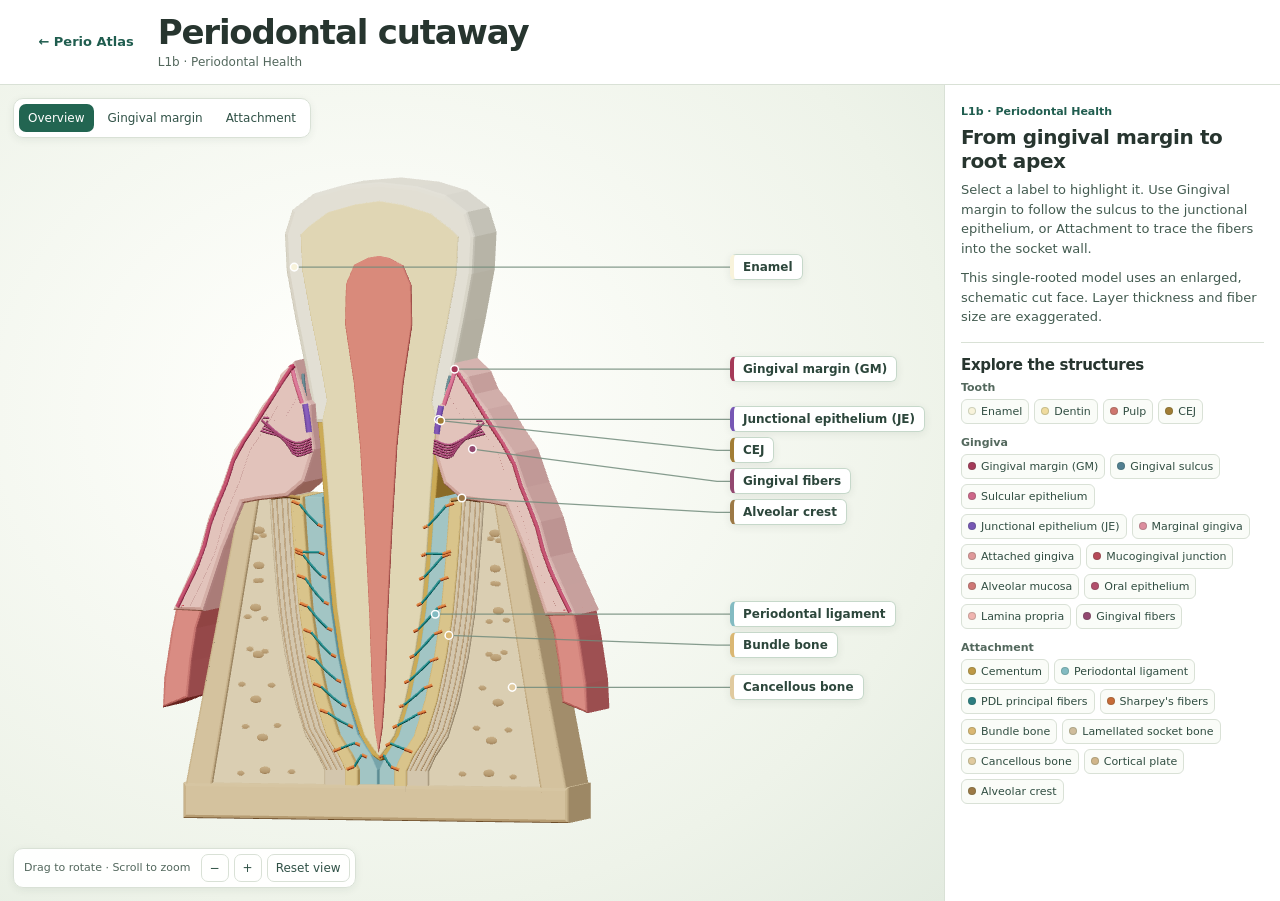
==== anatomy/index.html @ 409e72d1 "Add interactive 3D periodontal anatomy cutaway" ====
<!doctype html>
<html lang="en">
<head>
<meta charset="utf-8">
<meta name="viewport" content="width=device-width, initial-scale=1">
<meta name="description" content="An interactive L1b periodontal anatomy cutaway.">
<title>Periodontal Cutaway | Perio Atlas</title>
<link rel="stylesheet" href="cutaway.css">
<script type="module" src="cutaway.js"></script>
</head>
<body>
<header class="top">
  <a href="../" class="back">← Perio Atlas</a>
  <div><h1>Periodontal cutaway</h1><p>L1b · Periodontal Health</p></div>
</header>
<main>
  <section class="stage" aria-label="Interactive periodontal cutaway">
    <div class="controls" aria-label="Select an anatomy view">
      <button type="button" data-view="overview" aria-pressed="true">Overview</button>
      <button type="button" data-view="gingiva" aria-pressed="false">Gingival margin</button>
      <button type="button" data-view="attachment" aria-pressed="false">Attachment</button>
    </div>
    <div id="model" tabindex="0" aria-label="3D cutaway. Drag or use arrow keys to rotate. Scroll or use plus and minus to zoom.">
      <svg id="leaders" aria-hidden="true"></svg>
      <div id="pins" aria-label="Anatomical labels"></div>
    </div>
    <div class="controls stage-bottom">
      <span>Drag to rotate · Scroll to zoom</span>
      <button id="minus" type="button" aria-label="Zoom out">−</button>
      <button id="plus" type="button" aria-label="Zoom in">+</button>
      <button id="reset" type="button">Reset view</button>
    </div>
    <div id="unavailable" hidden>3D rendering is unavailable in this browser. The labels and original lecture slides are still available.</div>
  </section>
  <aside class="panel" aria-label="Anatomy details">
    <section id="detail" aria-live="polite"></section>
    <section class="layers">
      <h2>Explore the structures</h2>
      <div id="layer-list"></div>
    </section>
  </aside>
</main>
</body>
</html>
---- anatomy/cutaway.css ----
:root{font-family:Inter,system-ui,sans-serif;color:#27352f;background:#f7f8f3;--line:#d9e1d6;--green:#205d4f;--muted:#53685d}
*{box-sizing:border-box}body{margin:0}button,a{touch-action:manipulation}button{font:inherit;cursor:pointer}a{color:var(--green)}button:focus-visible,a:focus-visible,#model:focus-visible,summary:focus-visible{outline:3px solid #2e7d69;outline-offset:3px}
.top{display:flex;align-items:center;gap:24px;padding:15px clamp(14px,3vw,42px);border-bottom:1px solid var(--line);background:#fff}.top h1{margin:0;font-size:clamp(22px,3vw,34px);letter-spacing:-.035em;line-height:1.05}.top p{margin:4px 0 0;font-size:12px;color:var(--muted)}.back{white-space:nowrap;text-decoration:none;font-weight:700;font-size:13px}.back:hover{text-decoration:underline}
main{display:grid;grid-template-columns:minmax(0,1fr) minmax(270px,335px);min-height:calc(100dvh - 84px)}.stage{position:sticky;top:0;height:calc(100dvh - 84px);min-height:510px;overflow:hidden;background:radial-gradient(ellipse at 39% 40%,#fffffc 8%,#eef3e9 72%,#e3ebe0);border-right:1px solid var(--line);isolation:isolate}
#model{position:absolute;inset:0;touch-action:none;cursor:grab}#model.dragging{cursor:grabbing}#model canvas{position:absolute;inset:0;z-index:0;display:block;width:100%;height:100%}#leaders,#pins{position:absolute;inset:0;width:100%;height:100%;pointer-events:none;z-index:1}#leaders path{fill:none;stroke:#718b7c;stroke-width:1.2;opacity:.85}#leaders path.active{stroke:#206351;stroke-width:2.5}#leaders circle{stroke:#fff;stroke-width:1.5}
.pin{position:absolute;transform:translateY(-50%);pointer-events:auto;padding:5px 9px;border:1px solid #c6d8ca;border-left:4px solid var(--chip);border-radius:6px;background:#fffffff5;color:#2c463b;text-align:left;font-size:12px;font-weight:700;white-space:nowrap;box-shadow:0 2px 8px #20342915}.pin:hover,.pin.active{background:#e7f1e9;border-color:#2f7c66}
.controls{position:absolute;z-index:2;top:13px;left:13px;display:flex;align-items:center;flex-wrap:wrap;gap:5px;padding:5px;background:#fffffff2;border:1px solid var(--line);border-radius:10px;box-shadow:0 2px 9px #233b2d12}.controls button{border:1px solid transparent;border-radius:7px;background:none;padding:6px 8px;color:#315247;font-size:12px}.controls button:hover{background:#e4eee4}.controls button[aria-pressed=true]{background:#226551;color:#fff}.stage-bottom{top:auto;bottom:13px}.stage-bottom span{font-size:11px;color:var(--muted);padding-inline:5px}.stage-bottom button{border-color:var(--line)}
.panel{background:#fff;padding:19px 16px;min-width:0}.panel h2{margin:0 0 7px;font-size:20px;line-height:1.2;letter-spacing:-.02em}.panel p{margin:0 0 10px;font-size:13px;line-height:1.5;color:#435b50}.panel .eyebrow{font-weight:730;font-size:11px;color:var(--green);margin:0 0 5px}.panel details{margin:12px 0;font-size:12px}.panel summary{font-weight:720;color:var(--green);cursor:pointer}.panel figure{margin:9px 0}.panel figure img{display:block;width:100%;border:1px solid var(--line);margin-bottom:4px}.panel figcaption{font-size:11px}.map-link{display:inline-block;margin-top:4px;font-size:12px;font-weight:680}.layers{margin-top:15px;padding-top:13px;border-top:1px solid var(--line)}.layers h2{font-size:15px}.layer-group+.layer-group{margin-top:12px}.layer-group h3{margin:0 0 5px;color:var(--muted);font-size:11px}.layer-items{display:flex;flex-wrap:wrap;gap:5px}.layer-items button{display:flex;align-items:center;gap:5px;background:#fafcf8;border:1px solid var(--line);border-radius:6px;padding:5px 6px;font-size:11px;color:#304d41}.layer-items button:hover,.layer-items button.active{background:#e4efe7;border-color:#448471}.layer-items i{width:8px;height:8px;border:1px solid #25453633;border-radius:50%;background:var(--chip);flex:none}#unavailable{position:absolute;top:48%;left:10%;right:10%;font-size:14px;color:#435b50}
@media(max-width:760px){main{display:block}.stage{position:relative;height:66dvh;min-height:400px;border-right:0;border-bottom:1px solid var(--line)}.top{gap:12px}.pin{font-size:10px;padding:4px 5px}.panel{padding:15px}.stage-bottom span{display:none}}
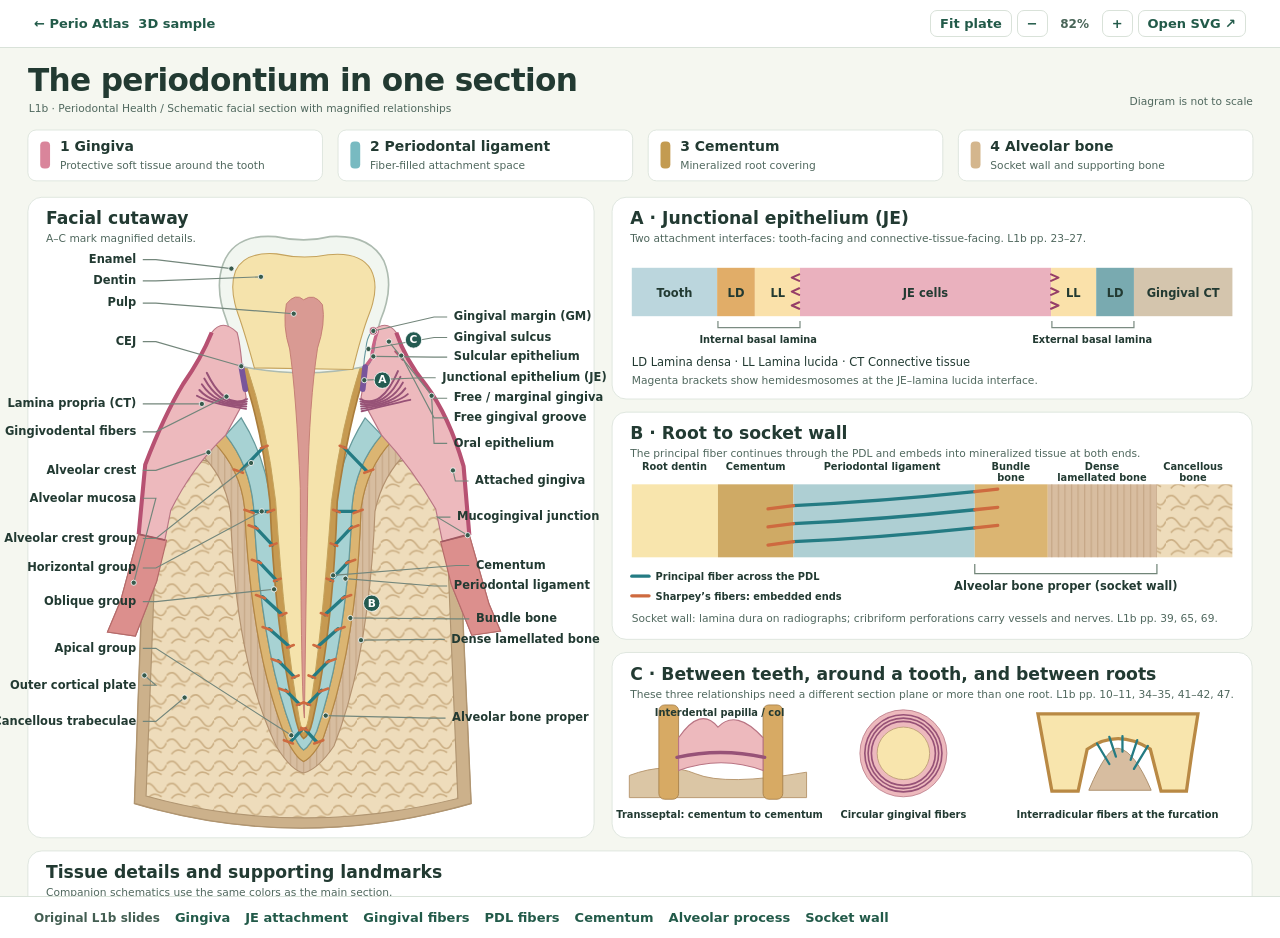
==== commit 77093fd9: "Make a single L1b anatomy plate the default cutaway" ====
--- a/anatomy/index.html
+++ b/anatomy/index.html
@@ -1,44 +1,43 @@
 <!doctype html>
 <html lang="en">
 <head>
-<meta charset="utf-8">
-<meta name="viewport" content="width=device-width, initial-scale=1">
-<meta name="description" content="An interactive L1b periodontal anatomy cutaway.">
-<title>Periodontal Cutaway | Perio Atlas</title>
-<link rel="stylesheet" href="cutaway.css">
-<script type="module" src="cutaway.js"></script>
+  <meta charset="utf-8">
+  <meta name="viewport" content="width=device-width, initial-scale=1">
+  <meta name="description" content="One annotated L1b diagram showing all four components of the periodontium.">
+  <title>The Periodontium in One Section | Perio Atlas</title>
+  <link rel="stylesheet" href="plate.css">
+  <script src="plate.js" defer></script>
 </head>
 <body>
-<header class="top">
-  <a href="../" class="back">← Perio Atlas</a>
-  <div><h1>Periodontal cutaway</h1><p>L1b · Periodontal Health</p></div>
-</header>
-<main>
-  <section class="stage" aria-label="Interactive periodontal cutaway">
-    <div class="controls" aria-label="Select an anatomy view">
-      <button type="button" data-view="overview" aria-pressed="true">Overview</button>
-      <button type="button" data-view="gingiva" aria-pressed="false">Gingival margin</button>
-      <button type="button" data-view="attachment" aria-pressed="false">Attachment</button>
+  <header class="bar">
+    <nav aria-label="Anatomy navigation">
+      <a href="../">← Perio Atlas</a>
+      <a href="3d.html">3D sample</a>
+    </nav>
+    <div class="controls" aria-label="Diagram controls">
+      <button id="fit" type="button">Fit plate</button>
+      <button id="out" type="button" aria-label="Zoom out">−</button>
+      <output id="zoom" aria-label="Diagram zoom"></output>
+      <button id="in" type="button" aria-label="Zoom in">+</button>
+      <a href="periodontium-plate.svg" target="_blank" rel="noopener">Open SVG ↗</a>
     </div>
-    <div id="model" tabindex="0" aria-label="3D cutaway. Drag or use arrow keys to rotate. Scroll or use plus and minus to zoom.">
-      <svg id="leaders" aria-hidden="true"></svg>
-      <div id="pins" aria-label="Anatomical labels"></div>
+  </header>
+  <main>
+    <h1 class="sr-only">The periodontium in one section</h1>
+    <div class="canvas" id="canvas" tabindex="0" aria-label="Anatomy plate. Scroll to inspect. Use the plus and minus buttons to zoom.">
+      <img id="plate" src="periodontium-plate.svg" width="1560" height="1290"
+        alt="One annotated facial tooth section with all four periodontal components. Insets enlarge the junctional epithelium and its basal laminae, the cementum-to-bone fiber attachment, interdental and interradicular fibers, gingival layers, cementum variants, and bone defects.">
     </div>
-    <div class="controls stage-bottom">
-      <span>Drag to rotate · Scroll to zoom</span>
-      <button id="minus" type="button" aria-label="Zoom out">−</button>
-      <button id="plus" type="button" aria-label="Zoom in">+</button>
-      <button id="reset" type="button">Reset view</button>
-    </div>
-    <div id="unavailable" hidden>3D rendering is unavailable in this browser. The labels and original lecture slides are still available.</div>
-  </section>
-  <aside class="panel" aria-label="Anatomy details">
-    <section id="detail" aria-live="polite"></section>
-    <section class="layers">
-      <h2>Explore the structures</h2>
-      <div id="layer-list"></div>
-    </section>
-  </aside>
-</main>
+    <nav class="sources" aria-label="Original L1b lecture slides">
+      <strong>Original L1b slides</strong>
+      <a href="../L1b_Periodontium%20in%20Health.pdf#page=4" target="_blank" rel="noopener">Gingiva</a>
+      <a href="../L1b_Periodontium%20in%20Health.pdf#page=25" target="_blank" rel="noopener">JE attachment</a>
+      <a href="../L1b_Periodontium%20in%20Health.pdf#page=31" target="_blank" rel="noopener">Gingival fibers</a>
+      <a href="../L1b_Periodontium%20in%20Health.pdf#page=39" target="_blank" rel="noopener">PDL fibers</a>
+      <a href="../L1b_Periodontium%20in%20Health.pdf#page=52" target="_blank" rel="noopener">Cementum</a>
+      <a href="../L1b_Periodontium%20in%20Health.pdf#page=65" target="_blank" rel="noopener">Alveolar process</a>
+      <a href="../L1b_Periodontium%20in%20Health.pdf#page=69" target="_blank" rel="noopener">Socket wall</a>
+    </nav>
+  </main>
 </body>
 </html>
--- a/anatomy/plate.css
+++ b/anatomy/plate.css
@@ -0,0 +1,7 @@
+:root{font-family:Inter,system-ui,sans-serif;background:#f5f7f0;color:#223a32;--line:#d9e2d9;--accent:#225a49}
+*{box-sizing:border-box}body{margin:0}a{color:var(--accent);text-decoration:none}a:hover{text-decoration:underline}button{font:inherit;cursor:pointer}button:focus-visible,a:focus-visible,.canvas:focus-visible{outline:3px solid #2a7a61;outline-offset:2px}.sr-only{position:absolute;width:1px;height:1px;padding:0;margin:-1px;clip:rect(0,0,0,0);overflow:hidden;white-space:nowrap}
+.bar{position:sticky;top:0;z-index:1;display:flex;justify-content:space-between;align-items:center;gap:8px;flex-wrap:wrap;padding:10px clamp(12px,3vw,34px);background:#fff;border-bottom:1px solid var(--line)}nav,.controls{display:flex;align-items:center;gap:9px;flex-wrap:wrap;font-size:13px;font-weight:660}.controls{gap:5px}.controls button,.controls a{padding:5px 9px;background:#fff;border:1px solid var(--line);border-radius:7px;color:var(--accent)}.controls button:hover,.controls a:hover{background:#ebf3ed}.controls output{min-width:44px;text-align:center;color:#496558;font-size:12px}
+.canvas{overflow:auto;height:calc(100dvh - 52px);background:#f5f7f0}
+#plate{display:block;width:100%;height:auto;margin-inline:auto} .sources{padding:13px clamp(12px,3vw,34px);background:#fff;border-top:1px solid var(--line);gap:8px 15px}.sources strong{font-size:12px;color:#435e52}
+@media(max-width:650px){.bar{padding:7px 9px}.bar nav,.controls{font-size:11px}.controls button,.controls a{padding:4px 6px}.canvas{height:calc(100dvh - 83px)}}
+@media print{.bar,.sources{display:none}.canvas{overflow:visible;height:auto}#plate{width:100%!important}}
